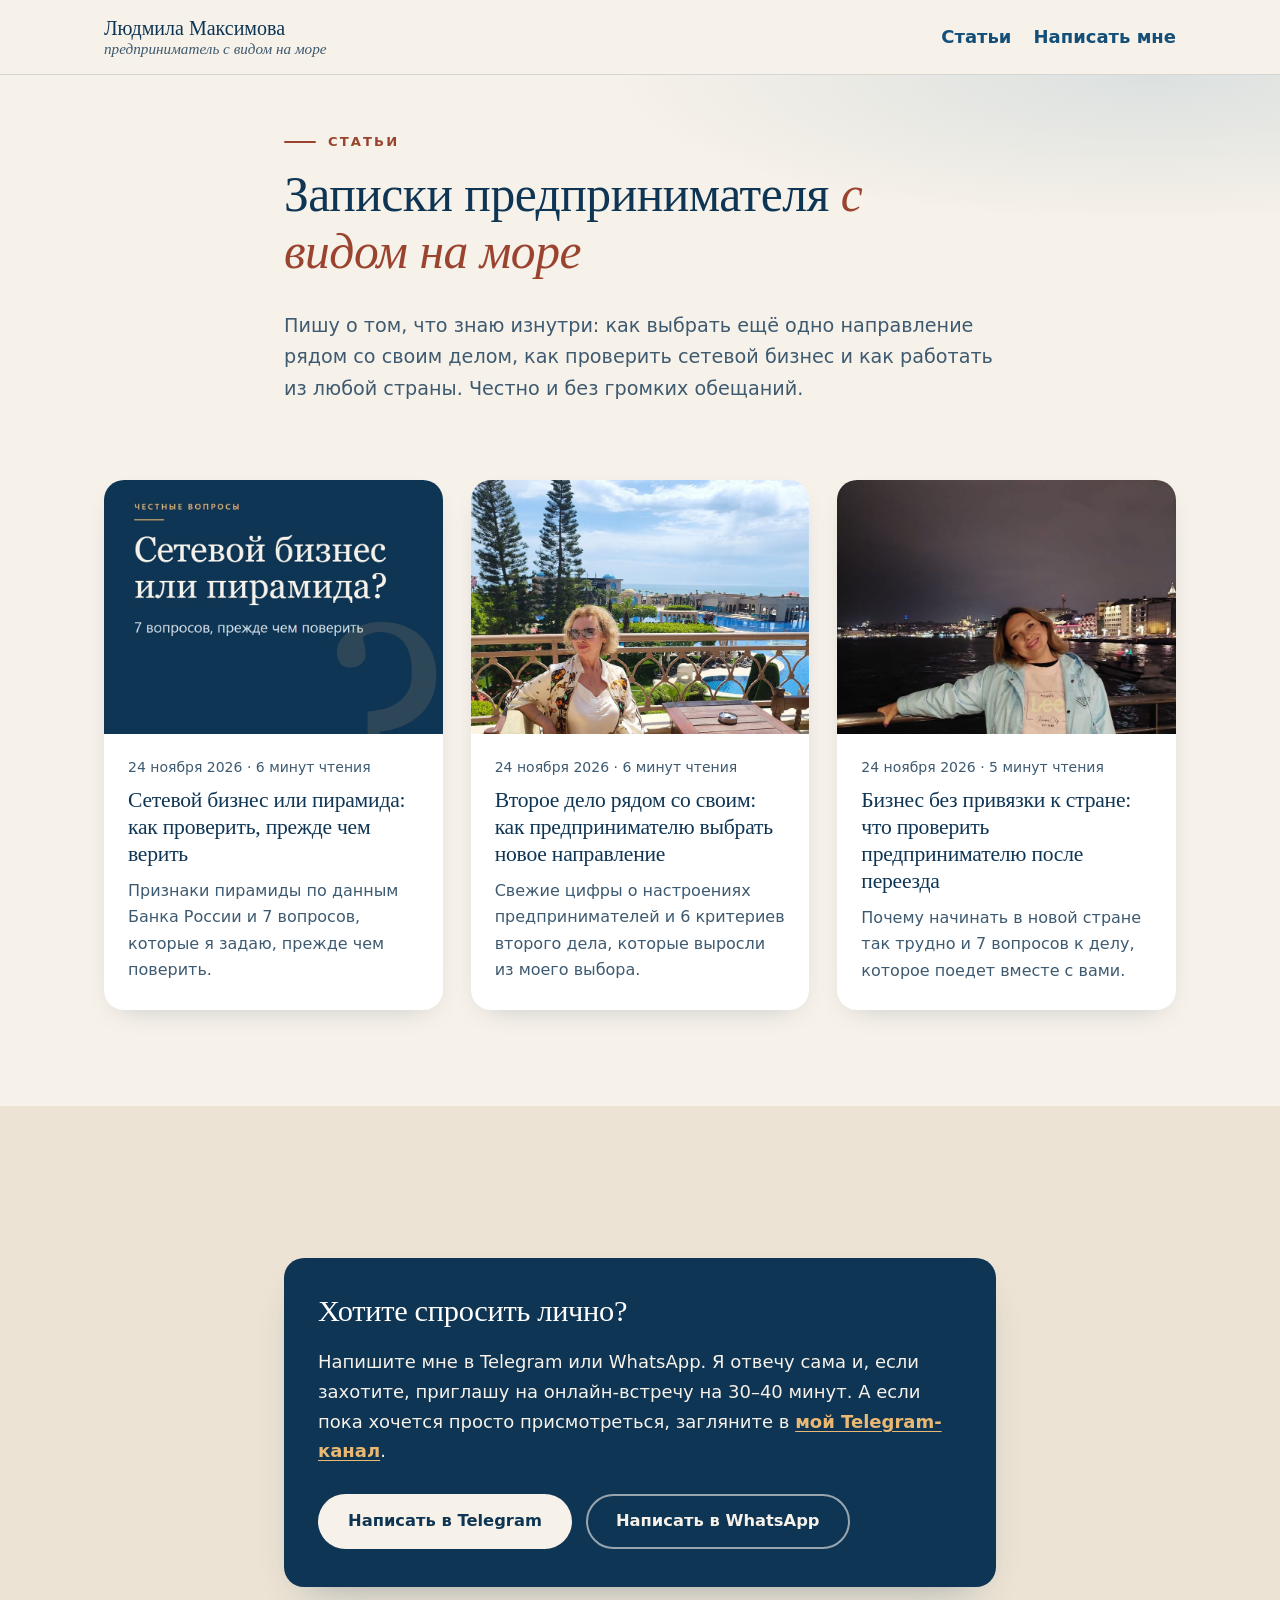
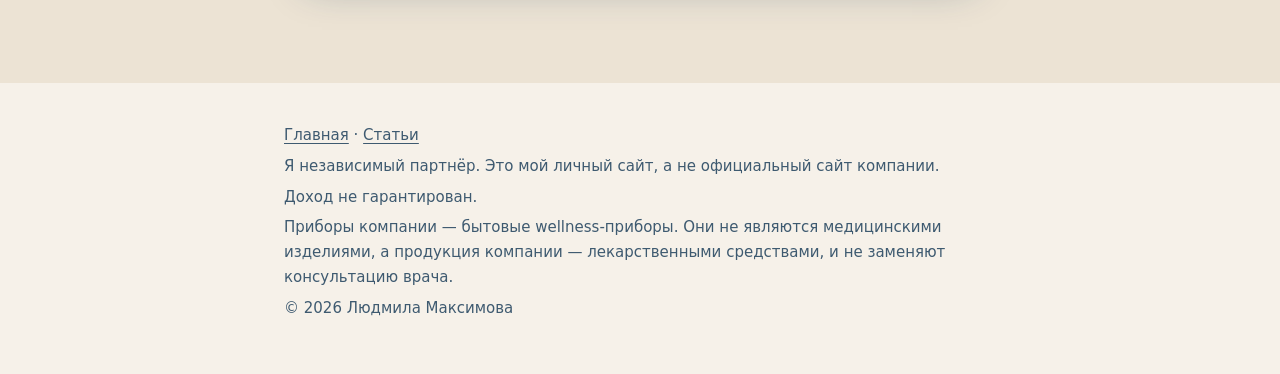
==== blog/index.html @ a54abd7e "Add blog: three articles, slides and a blog index" ====
<!doctype html>
<html lang="ru">
<head>
  <meta charset="utf-8">
  <meta name="viewport" content="width=device-width, initial-scale=1">
  <title>Статьи Людмилы Максимовой: второе дело, переезд, сетевой бизнес</title>
  <meta name="description" content="Как выбрать второе направление рядом со своим делом, как проверить сетевой бизнес и как работать из любой страны. Честно и без громких обещаний.">
  <meta name="robots" content="index, follow, max-image-preview:large">
  <meta name="author" content="Людмила Максимова">
  <meta name="theme-color" content="#0f3554">
  <link rel="canonical" href="https://lamonita128.github.io/liudmila-maksimova/blog/">

  <link rel="icon" href="../favicon.svg" type="image/svg+xml">
  <link rel="icon" href="../favicon-192.png" type="image/png" sizes="192x192">
  <link rel="apple-touch-icon" href="../apple-touch-icon.png">

  <!-- Превью ссылки в Telegram, WhatsApp и соцсетях -->
  <meta property="og:type" content="website">
  <meta property="og:locale" content="ru_RU">
  <meta property="og:site_name" content="Людмила Максимова">
  <meta property="og:url" content="https://lamonita128.github.io/liudmila-maksimova/blog/">
  <meta property="og:title" content="Статьи Людмилы Максимовой: второе дело, переезд, сетевой бизнес">
  <meta property="og:description" content="Как выбрать второе направление рядом со своим делом, как проверить сетевой бизнес и как работать из любой страны. Честно и без громких обещаний.">
  <meta property="og:image" content="https://lamonita128.github.io/liudmila-maksimova/images/og.jpg">
  <meta property="og:image:width" content="900">
  <meta property="og:image:height" content="472">
  <meta property="og:image:alt" content="Людмила Максимова в своём офисе">
  <meta name="twitter:card" content="summary_large_image">
  <meta name="twitter:title" content="Статьи Людмилы Максимовой: второе дело, переезд, сетевой бизнес">
  <meta name="twitter:description" content="Как выбрать второе направление рядом со своим делом, как проверить сетевой бизнес и как работать из любой страны. Честно и без громких обещаний.">
  <meta name="twitter:image" content="https://lamonita128.github.io/liudmila-maksimova/images/og.jpg">
  <meta name="twitter:image:alt" content="Людмила Максимова в своём офисе">

  <!--
    Карточки для поисковиков (JSON-LD): данные, а не программа.
    Связаны с главной через @id: сайт (#website) и автор (#person) описаны там.
  -->
  <script type="application/ld+json">
{
  "@context": "https://schema.org",
  "@graph": [
    {
      "@type": "Blog",
      "@id": "https://lamonita128.github.io/liudmila-maksimova/blog/#blog",
      "name": "Статьи Людмилы Максимовой",
      "description": "Как выбрать второе направление рядом со своим делом, как проверить сетевой бизнес и как работать из любой страны. Честно и без громких обещаний.",
      "url": "https://lamonita128.github.io/liudmila-maksimova/blog/",
      "inLanguage": "ru-RU",
      "author": {
        "@type": "Person",
        "@id": "https://lamonita128.github.io/liudmila-maksimova/#person",
        "name": "Людмила Максимова",
        "url": "https://lamonita128.github.io/liudmila-maksimova/"
      },
      "publisher": {
        "@type": "Person",
        "@id": "https://lamonita128.github.io/liudmila-maksimova/#person",
        "name": "Людмила Максимова",
        "url": "https://lamonita128.github.io/liudmila-maksimova/"
      },
      "isPartOf": {
        "@id": "https://lamonita128.github.io/liudmila-maksimova/#website"
      },
      "blogPost": [
        {
          "@id": "https://lamonita128.github.io/liudmila-maksimova/blog/setevoy-biznes-ili-piramida.html#article"
        },
        {
          "@id": "https://lamonita128.github.io/liudmila-maksimova/blog/vtoroe-delo-ryadom-so-svoim.html#article"
        },
        {
          "@id": "https://lamonita128.github.io/liudmila-maksimova/blog/biznes-bez-privyazki-k-strane.html#article"
        }
      ]
    },
    {
      "@type": "BreadcrumbList",
      "itemListElement": [
        {
          "@type": "ListItem",
          "position": 1,
          "name": "Главная",
          "item": "https://lamonita128.github.io/liudmila-maksimova/"
        },
        {
          "@type": "ListItem",
          "position": 2,
          "name": "Статьи",
          "item": "https://lamonita128.github.io/liudmila-maksimova/blog/"
        }
      ]
    }
  ]
}
  </script>

  <link rel="stylesheet" href="../styles.css?v=2026-11-24b">
</head>
<body>
  <a class="skip-link" href="#main">Перейти к содержанию</a>

  <header class="topbar">
    <div class="container topbar__inner">
      <a class="topbar__home" href="../index.html">Людмила Максимова <span>предприниматель с видом на море</span></a>
      <nav class="topbar__nav" aria-label="Разделы сайта">
        <a href="index.html">Статьи</a>
        <a href="https://t.me/LiudmilaFinance">Написать мне</a>
      </nav>
    </div>
  </header>

  <main id="main">
    <header class="article-head">
      <div class="container narrow">
        <p class="eyebrow">Статьи</p>
        <h1>Записки предпринимателя <em>с видом на море</em></h1>
        <p class="lead">Пишу о том, что знаю изнутри: как выбрать ещё одно направление рядом со своим делом, как проверить сетевой бизнес и как работать из любой страны. Честно и без громких обещаний.</p>
      </div>
    </header>

    <section class="blog-list" aria-label="Все статьи">
      <div class="container">
        <ul class="cards">
          <li class="card">
            <img src="../images/cover-setevoy-biznes-ili-piramida.jpg" alt="" width="900" height="1125" loading="lazy">
            <div class="card__body">
              <p class="card__meta"><time datetime="2026-11-24">24 ноября 2026</time> · 6 минут чтения</p>
              <h2 class="card__title"><a href="setevoy-biznes-ili-piramida.html">Сетевой бизнес или пирамида: как проверить, прежде чем верить</a></h2>
              <p class="card__text">Признаки пирамиды по данным Банка России и 7 вопросов, которые я задаю, прежде чем поверить.</p>
            </div>
          </li>
          <li class="card">
            <img src="../images/life-terrace.jpg" alt="" width="900" height="1200" loading="lazy">
            <div class="card__body">
              <p class="card__meta"><time datetime="2026-11-24">24 ноября 2026</time> · 6 минут чтения</p>
              <h2 class="card__title"><a href="vtoroe-delo-ryadom-so-svoim.html">Второе дело рядом со своим: как предпринимателю выбрать новое направление</a></h2>
              <p class="card__text">Свежие цифры о настроениях предпринимателей и 6 критериев второго дела, которые выросли из моего выбора.</p>
            </div>
          </li>
          <li class="card">
            <img src="../images/life-istanbul.jpg" alt="" width="900" height="1200" loading="lazy">
            <div class="card__body">
              <p class="card__meta"><time datetime="2026-11-24">24 ноября 2026</time> · 5 минут чтения</p>
              <h2 class="card__title"><a href="biznes-bez-privyazki-k-strane.html">Бизнес без привязки к стране: что проверить предпринимателю после переезда</a></h2>
              <p class="card__text">Почему начинать в новой стране так трудно и 7 вопросов к делу, которое поедет вместе с вами.</p>
            </div>
          </li>
        </ul>
      </div>
    </section>

    <section class="section section--tinted" aria-labelledby="blog-contact-title">
      <div class="container narrow">
        <section class="cta-box">
          <h2 id="blog-contact-title">Хотите спросить лично?</h2>
          <p>Напишите мне в Telegram или WhatsApp. Я отвечу сама и, если захотите, приглашу на онлайн-встречу на 30–40 минут. А если пока хочется просто присмотреться, загляните в <a href="https://t.me/oberegworld">мой Telegram-канал</a>.</p>
          <div class="actions">
            <a class="btn btn--light" href="https://t.me/LiudmilaFinance">Написать в Telegram</a>
            <a class="btn btn--ghost" href="https://wa.me/905346642710?text=Пишу%20с%20сайта">Написать в WhatsApp</a>
          </div>
        </section>
      </div>
    </section>
  </main>

  <footer class="footer">
    <div class="container narrow">
      <p><a href="../index.html">Главная</a> · <a href="index.html">Статьи</a></p>
      <p>Я независимый партнёр. Это мой личный сайт, а не официальный сайт компании.</p>
      <p>Доход не гарантирован.</p>
      <p>Приборы компании — бытовые wellness-приборы. Они не являются медицинскими изделиями, а продукция компании — лекарственными средствами, и не заменяют консультацию врача.</p>
      <p>© 2026 Людмила Максимова</p>
    </div>
  </footer>
</body>
</html>
---- styles.css ----
/* Персональный лендинг: море, песок и терракота, спокойно и с достоинством.
   Только системные шрифты, без внешних запросов и без JavaScript. */

:root {
  --sand: #f6f1e9;
  --sand-deep: #ece3d4;
  --sea: #0f3554;
  --sea-soft: #3e5a70;
  --accent: #1b6a9c;
  --accent-dark: #134f78;
  --terra: #9a4430;
  --gold: #e9b872;
  --white: #ffffff;
  --line: rgba(15, 53, 84, 0.14);
  --line-light: rgba(246, 241, 233, 0.16);

  --font-head: Georgia, "Times New Roman", Times, serif;
  --font-body: system-ui, -apple-system, "Segoe UI", Roboto, "Helvetica Neue", Arial, sans-serif;

  --radius: 20px;
  --shadow: 0 18px 40px -24px rgba(15, 53, 84, 0.45);
  --shadow-soft: 0 10px 30px -18px rgba(15, 53, 84, 0.35);
}

*,
*::before,
*::after {
  box-sizing: border-box;
}

html {
  scroll-behavior: smooth;
}

@media (prefers-reduced-motion: reduce) {
  html {
    scroll-behavior: auto;
  }
  * {
    transition: none !important;
  }
}

body {
  margin: 0;
  background: var(--sand);
  color: var(--sea);
  font-family: var(--font-body);
  font-size: 1.125rem;
  line-height: 1.65;
  -webkit-text-size-adjust: 100%;
}

img {
  max-width: 100%;
  height: auto;
  display: block;
}

a {
  color: var(--accent-dark);
  text-underline-offset: 3px;
}

a:hover {
  color: var(--sea);
}

:focus-visible {
  outline: 3px solid var(--sea);
  outline-offset: 3px;
  border-radius: 6px;
}

.section--dark :focus-visible {
  outline-color: var(--gold);
}

.skip-link {
  position: absolute;
  left: -9999px;
  top: 0;
  background: var(--sea);
  color: var(--white);
  padding: 12px 18px;
  z-index: 10;
}

.skip-link:focus {
  left: 16px;
  top: 16px;
}

.skip-link:hover,
.skip-link:focus {
  color: var(--white);
}

/* ---------- Сетка ---------- */

.container {
  width: 100%;
  max-width: 1120px;
  margin: 0 auto;
  padding: 0 24px;
}

.narrow {
  max-width: 760px;
}

.center {
  text-align: center;
}

.section {
  padding: 96px 0;
}

.section--tinted {
  background: var(--sand-deep);
}

.section--dark {
  background: var(--sea);
  color: var(--sand);
}

.section--dark h2,
.section--dark h3 {
  color: var(--white);
}

/* Волны между светлыми и тёмными блоками */
.wave {
  display: block;
  line-height: 0;
  background: var(--sand);
}

.wave svg {
  display: block;
  width: 100%;
  height: 56px;
}

.wave path {
  fill: var(--sea);
}

.wave--down svg {
  transform: scaleY(-1);
}

.wave--from-tinted {
  background: var(--sand-deep);
}

/* ---------- Типографика ---------- */

h1,
h2,
h3 {
  font-family: var(--font-head);
  font-weight: 400;
  line-height: 1.15;
  margin: 0 0 0.6em;
  letter-spacing: -0.01em;
}

h1 {
  font-size: clamp(2.2rem, 4.6vw, 3.7rem);
}

h2 {
  font-size: clamp(1.9rem, 3.6vw, 2.8rem);
}

h3 {
  font-size: 1.4rem;
}

h1 em,
h2 em {
  font-style: italic;
  color: var(--terra);
}

.section--dark h2 em {
  color: var(--gold);
}

p {
  margin: 0 0 1em;
}

.eyebrow {
  display: flex;
  align-items: center;
  gap: 12px;
  font-size: 0.82rem;
  letter-spacing: 0.16em;
  text-transform: uppercase;
  color: var(--terra);
  font-weight: 600;
  margin-bottom: 1em;
}

.eyebrow::before {
  content: "";
  flex: 0 0 32px;
  height: 2px;
  background: currentColor;
  border-radius: 2px;
}

/* Имя и девиз на первом экране: девиз отдельной строкой, курсивом */
.eyebrow--name {
  align-items: flex-start;
}

.eyebrow--name::before {
  margin-top: 0.55em;
}

.eyebrow__tag {
  display: block;
  margin-top: 6px;
  font-family: var(--font-head);
  font-style: italic;
  font-weight: 400;
  font-size: 1.15rem;
  letter-spacing: 0;
  text-transform: none;
  color: var(--sea-soft);
}

.center .eyebrow {
  justify-content: center;
}

.section--dark .eyebrow {
  color: var(--gold);
}

.lead {
  font-size: 1.2rem;
  color: var(--sea-soft);
}

.section__intro {
  max-width: 720px;
  color: var(--sea-soft);
}

/* ---------- Кнопки ---------- */

.actions {
  display: flex;
  flex-wrap: wrap;
  gap: 14px;
  margin: 28px 0 8px;
}

.actions--center {
  justify-content: center;
}

.btn {
  display: inline-flex;
  align-items: center;
  justify-content: center;
  min-height: 52px;
  padding: 12px 28px;
  border-radius: 999px;
  font-weight: 600;
  font-size: 1.02rem;
  text-decoration: none;
  border: 2px solid transparent;
  transition: background-color 0.2s ease, color 0.2s ease, border-color 0.2s ease, transform 0.2s ease, box-shadow 0.2s ease;
}

.btn:hover {
  transform: translateY(-2px);
}

.btn--primary {
  background: var(--accent);
  color: var(--white);
  box-shadow: 0 12px 26px -14px rgba(27, 106, 156, 0.9);
}

.btn--primary:hover {
  background: var(--accent-dark);
  color: var(--white);
}

.btn--secondary {
  background: transparent;
  color: var(--sea);
  border-color: var(--sea);
}

.btn--secondary:hover {
  background: var(--sea);
  color: var(--sand);
}

.btn--light {
  background: var(--sand);
  color: var(--sea);
}

.btn--light:hover {
  background: var(--white);
  color: var(--sea);
}

.btn--ghost {
  background: transparent;
  color: var(--sand);
  border-color: rgba(246, 241, 233, 0.6);
}

.btn--ghost:hover {
  border-color: var(--sand);
  color: var(--white);
}

/* ---------- Первый экран ---------- */

.hero {
  padding: 56px 0 40px;
  background:
    radial-gradient(ellipse 60% 55% at 90% 0%, rgba(27, 106, 156, 0.12), transparent 70%),
    radial-gradient(ellipse 45% 35% at 0% 40%, rgba(154, 68, 48, 0.08), transparent 70%),
    var(--sand);
}

.hero__inner {
  display: grid;
  grid-template-columns: 1fr 1.1fr;
  gap: 64px;
  align-items: center;
}

.hero__figure {
  position: relative;
  margin: 0 20px 20px 0;
}

.hero__figure::before {
  content: "";
  position: absolute;
  inset: 20px -20px -20px 20px;
  border: 2px solid rgba(154, 68, 48, 0.4);
  border-radius: var(--radius);
}

.hero__photo {
  position: relative;
  width: 100%;
  height: auto;
  aspect-ratio: 3 / 4;
  object-fit: cover;
  object-position: center 20%;
  border-radius: var(--radius);
  box-shadow: var(--shadow);
  background: var(--sand-deep);
}

.hero__ai {
  position: absolute;
  left: 14px;
  bottom: 14px;
  background: rgba(15, 53, 84, 0.82);
  color: var(--white);
  font-size: 0.8125rem;
  padding: 4px 12px;
  border-radius: 999px;
}

.tagline {
  margin-top: 26px;
  padding-top: 20px;
  border-top: 1px solid var(--line);
  font-family: var(--font-head);
  font-style: italic;
  font-size: 1.2rem;
  color: var(--sea-soft);
}

/* Короткие цифры обо мне */
.stats {
  list-style: none;
  margin: 48px auto 0;
  padding: 26px 8px;
  display: grid;
  grid-template-columns: repeat(4, 1fr);
  background: var(--white);
  border-radius: var(--radius);
  box-shadow: var(--shadow-soft);
}

.stats li {
  padding: 4px 22px;
  border-left: 1px solid var(--line);
}

.stats li:first-child {
  border-left: 0;
}

.stats__num {
  display: block;
  font-family: var(--font-head);
  font-size: 2.2rem;
  line-height: 1.1;
  color: var(--terra);
}

.stats__label {
  display: block;
  margin-top: 4px;
  font-size: 0.95rem;
  line-height: 1.35;
  color: var(--sea-soft);
}

/* ---------- Обо мне ---------- */

#about {
  padding-top: 64px;
}

/* Большое фото слева, текст справа; на компьютере фото остаётся рядом, пока читаешь */
.about {
  display: grid;
  grid-template-columns: minmax(0, 5fr) minmax(0, 7fr);
  grid-template-areas:
    "photo head"
    "photo body";
  grid-template-rows: auto 1fr;
  column-gap: 72px;
}

.about__head {
  grid-area: head;
}

.about__body {
  grid-area: body;
}

.about__figure {
  grid-area: photo;
  position: sticky;
  top: 32px;
  align-self: start;
  margin: 8px 0 20px 20px;
}

.about__figure::before {
  content: "";
  position: absolute;
  inset: 20px 20px -20px -20px;
  border: 2px solid rgba(154, 68, 48, 0.4);
  border-radius: var(--radius);
}

.about__photo {
  position: relative;
  display: block;
  width: 100%;
  height: auto;
  aspect-ratio: 4 / 5;
  object-fit: cover;
  border-radius: var(--radius);
  box-shadow: var(--shadow);
  background: var(--sand-deep);
}

.quote {
  position: relative;
  margin: 40px 0 0;
  padding: 34px 34px 30px 76px;
  background: var(--white);
  border-radius: var(--radius);
  box-shadow: var(--shadow);
}

.quote::before {
  content: "\201C";
  position: absolute;
  left: 22px;
  top: 6px;
  font-family: var(--font-head);
  font-size: 5rem;
  line-height: 1;
  color: var(--terra);
}

.quote p {
  margin: 0;
  font-family: var(--font-head);
  font-size: 1.45rem;
  line-height: 1.4;
}

/* ---------- О чём думают предприниматели ---------- */

.insight {
  max-width: 900px;
}

.insight__title {
  display: flex;
  gap: 32px;
  align-items: flex-start;
  margin-bottom: 0.5em;
}

.insight__number {
  font-size: 5.5rem;
  line-height: 0.9;
  color: var(--terra);
  flex: 0 0 auto;
}

.fact__source {
  font-size: 0.9375rem;
  color: var(--sea-soft);
  margin: 0;
}

.context__note {
  margin: 36px 0 0;
  padding-left: 22px;
  border-left: 3px solid var(--terra);
  font-family: var(--font-head);
  font-size: 1.35rem;
  line-height: 1.45;
  max-width: 760px;
}

/* ---------- Почему wellness ---------- */

.market {
  margin: 16px 0 0;
  display: grid;
  grid-template-columns: minmax(0, 5fr) minmax(0, 7fr);
  gap: 28px;
  align-items: stretch;
}

.market__card {
  background: var(--white);
  border-radius: var(--radius);
  padding: 30px 28px 24px;
  box-shadow: var(--shadow-soft);
  border-top: 5px solid var(--terra);
  display: flex;
  flex-direction: column;
}

.market__num {
  font-family: var(--font-head);
  font-size: 2.4rem;
  line-height: 1.05;
  color: var(--terra);
  margin-bottom: 12px;
}

.market__text {
  flex: 1 1 auto;
  margin-bottom: 16px;
}

.quote--expert {
  margin: 0;
  display: flex;
  flex-direction: column;
  justify-content: center;
}

.quote__author {
  margin-top: 12px;
  font-size: 0.95rem;
  color: var(--sea-soft);
}

.market__note {
  margin: 22px 0 0;
  font-size: 0.95rem;
  color: var(--sea-soft);
}

/* ---------- Кому подойдёт ---------- */

.fit {
  display: grid;
  grid-template-columns: 1fr 1fr;
  gap: 24px;
  margin-top: 16px;
}

.fit__col {
  background: var(--white);
  border-radius: var(--radius);
  padding: 32px 32px 20px;
  box-shadow: var(--shadow);
  border-top: 5px solid var(--accent);
}

.fit__col--no {
  background: rgba(255, 255, 255, 0.55);
  border-top-color: var(--terra);
  box-shadow: var(--shadow-soft);
}

.fit ul {
  list-style: none;
  margin: 0;
  padding: 0;
}

.fit li {
  position: relative;
  padding-left: 40px;
  margin-bottom: 16px;
}

.fit li::before {
  position: absolute;
  left: 0;
  top: 2px;
  width: 26px;
  height: 26px;
  border-radius: 50%;
  display: flex;
  align-items: center;
  justify-content: center;
  font-size: 0.85rem;
  font-weight: 700;
  line-height: 1;
}

.fit__col--yes li::before {
  content: "✓";
  background: var(--accent);
  color: var(--white);
}

.fit__col--no li::before {
  content: "✕";
  background: var(--sand-deep);
  color: var(--terra);
}

/* ---------- Что за дело (тёмный блок) ---------- */

#business {
  padding: 72px 0;
}

#business p {
  color: var(--sand);
}

.points {
  list-style: none;
  padding: 0;
  margin: 8px 0 0;
}

.points li {
  position: relative;
  padding: 18px 0 18px 46px;
  border-bottom: 1px solid var(--line-light);
}

.points li:last-child {
  border-bottom: 0;
}

.points li::before {
  content: "✓";
  position: absolute;
  left: 0;
  top: 20px;
  width: 28px;
  height: 28px;
  border-radius: 50%;
  border: 2px solid var(--gold);
  color: var(--gold);
  display: flex;
  align-items: center;
  justify-content: center;
  font-size: 0.85rem;
  font-weight: 700;
  line-height: 1;
}

.points strong {
  color: var(--white);
}

/* ---------- Галерея ---------- */

.gallery {
  list-style: none;
  padding: 0;
  margin: 32px 0 0;
  display: grid;
  grid-template-columns: repeat(3, 1fr);
  gap: 18px;
}

.gallery__item {
  position: relative;
  aspect-ratio: 4 / 5;
  border-radius: var(--radius);
  overflow: hidden;
  box-shadow: var(--shadow);
  background: var(--sand-deep);
}

.gallery__item img {
  position: absolute;
  inset: 0;
  width: 100%;
  height: 100%;
  object-fit: cover;
  object-position: center 30%;
  transition: transform 0.6s ease;
}

.gallery__item:hover img {
  transform: scale(1.03);
}

.gallery__item--big {
  grid-column: span 2;
  grid-row: span 2;
  aspect-ratio: auto;
}

.gallery__item--big img {
  object-position: center 35%;
}

.gallery__item--right img {
  object-position: 72% 40%;
}

.gallery__item--low img {
  object-position: center 72%;
}

.gallery__caption {
  position: absolute;
  left: 14px;
  bottom: 14px;
  max-width: calc(100% - 28px);
  background: rgba(15, 53, 84, 0.82);
  color: var(--white);
  font-size: 0.9375rem;
  line-height: 1.3;
  padding: 6px 14px;
  border-radius: 16px;
}

.gallery__note {
  margin: 16px 0 0;
  font-size: 0.9375rem;
  color: var(--sea-soft);
}

/* ---------- Шаги ---------- */

.steps {
  list-style: none;
  counter-reset: step;
  padding: 0;
  margin: 8px 0 12px;
}

.steps li {
  counter-increment: step;
  position: relative;
  padding: 8px 0 30px 76px;
}

.steps li::before {
  content: counter(step);
  position: absolute;
  left: 0;
  top: 0;
  width: 52px;
  height: 52px;
  border-radius: 50%;
  background: var(--terra);
  color: var(--white);
  font-family: var(--font-head);
  font-size: 1.45rem;
  display: flex;
  align-items: center;
  justify-content: center;
  box-shadow: 0 10px 20px -12px rgba(154, 68, 48, 0.9);
}

.steps li::after {
  content: "";
  position: absolute;
  left: 25px;
  top: 58px;
  bottom: 6px;
  width: 2px;
  background: repeating-linear-gradient(to bottom, rgba(154, 68, 48, 0.45) 0 6px, transparent 6px 12px);
}

.steps li:last-child::after {
  display: none;
}

/* ---------- Вопросы ---------- */

.faq details {
  background: var(--white);
  border-radius: 16px;
  margin-bottom: 12px;
  padding: 0 26px;
  box-shadow: var(--shadow-soft);
  border: 1px solid transparent;
  transition: border-color 0.2s ease;
}

.faq details[open] {
  border-color: rgba(154, 68, 48, 0.3);
}

.faq summary {
  cursor: pointer;
  list-style: none;
  padding: 22px 44px 22px 0;
  position: relative;
  font-family: var(--font-head);
  font-size: 1.28rem;
  line-height: 1.35;
}

.faq summary::-webkit-details-marker {
  display: none;
}

.faq summary::after {
  content: "+";
  position: absolute;
  right: 0;
  top: 50%;
  transform: translateY(-50%);
  width: 32px;
  height: 32px;
  border-radius: 50%;
  background: var(--sand-deep);
  color: var(--terra);
  display: flex;
  align-items: center;
  justify-content: center;
  font-family: var(--font-body);
  font-size: 1.3rem;
  line-height: 1;
}

.faq details[open] summary::after {
  content: "−";
  background: var(--terra);
  color: var(--white);
}

.faq details p {
  margin: 0 0 22px;
  color: var(--sea-soft);
}

/* ---------- Контакты ---------- */

#contacts {
  padding: 72px 0;
}

/* Ссылка на канал для тех, кто пока не готов писать */
.contacts__channel {
  margin: 28px 0 0;
  font-size: 1.05rem;
}

.contacts__channel a {
  color: var(--gold);
  font-weight: 600;
  text-decoration: underline;
}

.contacts__channel a:hover {
  color: var(--white);
}

.note {
  margin-top: 22px;
  font-size: 0.9375rem;
  color: #c9d9db;
}

/* ---------- Подвал ---------- */

.footer {
  padding: 40px 0 48px;
  font-size: 0.9375rem;
  color: var(--sea-soft);
}

.footer p {
  margin: 0 0 6px;
}

/* ---------- Телефон и планшет ---------- */

@media (max-width: 900px) {
  .hero__inner {
    grid-template-columns: 1fr;
    gap: 36px;
  }

  .hero__photo {
    aspect-ratio: 4 / 5;
    max-height: 70vh;
  }

  .about {
    grid-template-columns: 1fr;
    grid-template-areas:
      "head"
      "photo"
      "body";
    grid-template-rows: auto;
  }

  .about__figure {
    position: relative;
    top: auto;
    width: calc(100% - 20px);
    max-width: 440px;
    margin: 12px 0 40px 20px;
  }

  .stats {
    grid-template-columns: repeat(2, 1fr);
    row-gap: 18px;
  }

  .stats li:nth-child(3) {
    border-left: 0;
  }

  .insight__title {
    flex-direction: column;
    gap: 10px;
  }

  .insight__number {
    font-size: 3.8rem;
  }

  .fit {
    grid-template-columns: 1fr;
  }

  .market {
    grid-template-columns: 1fr;
  }

  .gallery {
    grid-template-columns: repeat(2, 1fr);
  }

  .gallery__item--big {
    grid-row: auto;
    aspect-ratio: 5 / 4;
  }

  .gallery__item:last-child:not(:nth-child(odd)) {
    grid-column: span 2;
    aspect-ratio: 5 / 4;
  }
}

@media (max-width: 560px) {
  body {
    font-size: 1.0625rem;
  }

  .container {
    padding: 0 18px;
  }

  .section {
    padding: 64px 0;
  }

  .wave svg {
    height: 36px;
  }

  .hero {
    padding: 18px 0 24px;
  }

  .hero__figure {
    margin: 0 12px 12px 0;
  }

  .hero__figure::before {
    inset: 12px -12px -12px 12px;
  }

  .stats {
    margin-top: 32px;
    padding: 18px 4px;
  }

  .stats li {
    padding: 4px 14px;
  }

  .stats__num {
    font-size: 1.7rem;
  }

  .stats__label {
    font-size: 0.875rem;
  }

  #about {
    padding-top: 44px;
  }

  .eyebrow__tag {
    font-size: 1.05rem;
  }

  .btn {
    width: 100%;
  }

  .actions--center .btn {
    width: auto;
    flex: 1 1 140px;
  }

  .quote {
    padding: 28px 22px 24px 58px;
  }

  .quote::before {
    left: 14px;
    font-size: 4rem;
  }

  .quote p {
    font-size: 1.2rem;
  }

  .context__note {
    font-size: 1.2rem;
  }

  .fit__col {
    padding: 26px 22px 14px;
  }

  .steps li {
    padding-left: 66px;
  }

  .faq details {
    padding: 0 18px;
  }

  .faq summary {
    font-size: 1.15rem;
  }

  .gallery {
    gap: 12px;
  }

  .gallery__caption {
    left: 8px;
    bottom: 8px;
    max-width: calc(100% - 16px);
    font-size: 0.8125rem;
    padding: 5px 10px;
  }
}

/* ---------- Статьи (раздел blog/) ---------- */

.topbar {
  padding: 16px 0;
  border-bottom: 1px solid var(--line);
}

.topbar__inner {
  display: flex;
  align-items: center;
  justify-content: space-between;
  gap: 12px 24px;
  flex-wrap: wrap;
}

.topbar__home {
  font-family: var(--font-head);
  font-size: 1.25rem;
  line-height: 1.2;
  color: var(--sea);
  text-decoration: none;
}

.topbar__home span {
  display: block;
  font-style: italic;
  font-size: 0.95rem;
  color: var(--sea-soft);
}

.topbar__home:hover {
  color: var(--terra);
}

.topbar__nav {
  display: flex;
  gap: 22px;
}

.topbar__nav a {
  font-weight: 600;
  text-decoration: none;
}

.topbar__nav a:hover {
  text-decoration: underline;
}

.article-head {
  padding: 56px 0 32px;
  background: radial-gradient(ellipse 60% 55% at 90% 0%, rgba(27, 106, 156, 0.12), transparent 70%);
}

.article-head__inner {
  display: grid;
  grid-template-columns: minmax(0, 1.35fr) minmax(0, 0.65fr);
  gap: 56px;
  align-items: center;
}

.article-head h1 {
  font-size: clamp(2rem, 4vw, 3.1rem);
}

.article-meta {
  margin: 18px 0 0;
  font-size: 0.9375rem;
  color: var(--sea-soft);
}

.article-head__figure {
  margin: 0;
}

.article-photo {
  width: 100%;
  aspect-ratio: 4 / 5;
  object-fit: cover;
  object-position: center 25%;
  border-radius: var(--radius);
  box-shadow: var(--shadow);
}

.prose {
  padding-top: 24px;
  padding-bottom: 80px;
}

.prose h2 {
  font-size: clamp(1.6rem, 3vw, 2.15rem);
  margin-top: 1.8em;
}

.prose ul,
.prose ol {
  margin: 0 0 1.2em;
  padding-left: 1.4em;
}

.prose li {
  margin-bottom: 0.6em;
  padding-left: 0.2em;
}

.prose li::marker {
  color: var(--terra);
}

.prose ol li::marker {
  font-family: var(--font-head);
  font-weight: 700;
}

/* Слайд-памятка внутри статьи */
.prose-figure {
  max-width: 440px;
  margin: 36px auto;
}

.prose-figure img {
  display: block;
  width: 100%;
  height: auto;
  border-radius: var(--radius);
  box-shadow: var(--shadow);
}

.prose .quote {
  margin: 40px 0;
}

.summary {
  margin: 8px 0;
  padding: 26px 30px 12px;
  background: var(--white);
  border-left: 4px solid var(--terra);
  border-radius: 0 var(--radius) var(--radius) 0;
  box-shadow: var(--shadow-soft);
}

.prose .summary h2 {
  margin-top: 0;
  font-size: 1.35rem;
}

.cta-box {
  margin: 56px 0 0;
  padding: 36px 34px 30px;
  background: var(--sea);
  color: var(--sand);
  border-radius: var(--radius);
  box-shadow: var(--shadow);
}

.cta-box h2 {
  margin-top: 0;
  color: var(--white);
  font-size: clamp(1.5rem, 2.8vw, 1.9rem);
}

.cta-box a:not(.btn) {
  color: var(--gold);
  font-weight: 600;
}

.cta-box a:not(.btn):hover {
  color: var(--white);
}

.cta-box :focus-visible {
  outline-color: var(--gold);
}

.sources {
  margin-top: 48px;
  padding-top: 24px;
  border-top: 1px solid var(--line);
  font-size: 0.9375rem;
  color: var(--sea-soft);
}

.prose .sources h2 {
  margin-top: 0;
  font-size: 1.25rem;
}

.prose .sources li {
  margin-bottom: 0.4em;
}

.sources a {
  overflow-wrap: anywhere;
}

.cards {
  list-style: none;
  margin: 0;
  padding: 0;
  display: grid;
  grid-template-columns: repeat(auto-fill, minmax(280px, 1fr));
  gap: 28px;
}

.card {
  position: relative;
  display: flex;
  flex-direction: column;
  background: var(--white);
  border-radius: var(--radius);
  box-shadow: var(--shadow-soft);
  overflow: hidden;
  transition: transform 0.2s ease, box-shadow 0.2s ease;
}

.card:hover {
  transform: translateY(-3px);
  box-shadow: var(--shadow);
}

.card img {
  width: 100%;
  aspect-ratio: 4 / 3;
  object-fit: cover;
  object-position: center 25%;
}

.card__body {
  padding: 22px 24px 26px;
}

.card__meta {
  margin: 0 0 8px;
  font-size: 0.875rem;
  color: var(--sea-soft);
}

.card__title {
  font-size: 1.35rem;
  line-height: 1.25;
  margin: 0 0 10px;
}

.card__title a {
  color: var(--sea);
  text-decoration: none;
}

/* Вся карточка кликабельна */
.card__title a::after {
  content: "";
  position: absolute;
  inset: 0;
}

.card__title a:hover {
  color: var(--terra);
}

.card__text {
  margin: 0;
  font-size: 1rem;
  color: var(--sea-soft);
}

.related h2 {
  margin-bottom: 1em;
}

.all-link {
  margin: 32px 0 0;
  font-weight: 600;
}

.blog-list {
  padding: 24px 0 96px;
}

/* Ссылка на статьи с главной */
.faq__more {
  margin: 28px 0 0;
}

.footer a {
  color: var(--sea-soft);
}

@media (max-width: 900px) {
  .article-head__inner {
    grid-template-columns: 1fr;
    gap: 32px;
  }

  .article-head__figure {
    max-width: 420px;
  }
}

@media (max-width: 560px) {
  .article-head {
    padding: 32px 0 16px;
  }

  .topbar__home {
    font-size: 1.1rem;
  }

  .article-photo {
    aspect-ratio: 4 / 3;
  }

  .summary {
    padding: 22px 20px 8px;
  }

  .cta-box {
    padding: 28px 22px 22px;
  }
}
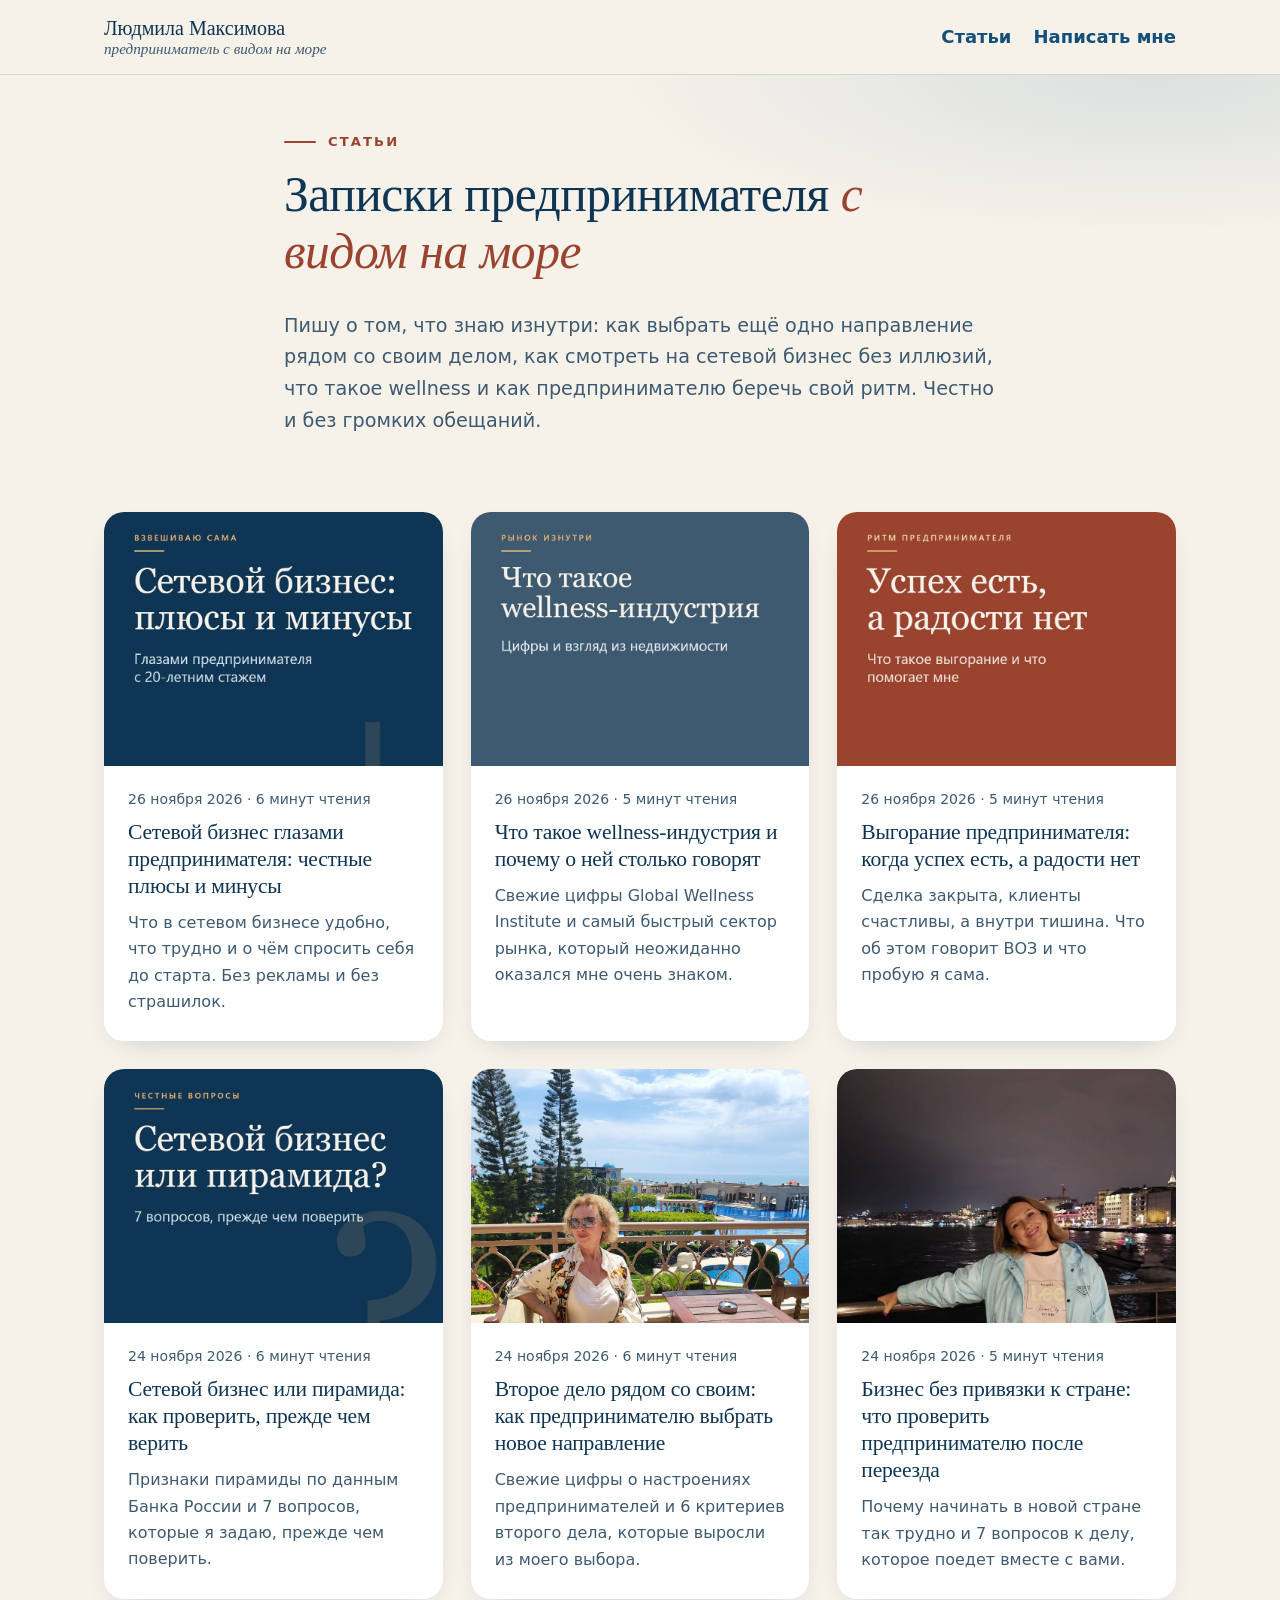
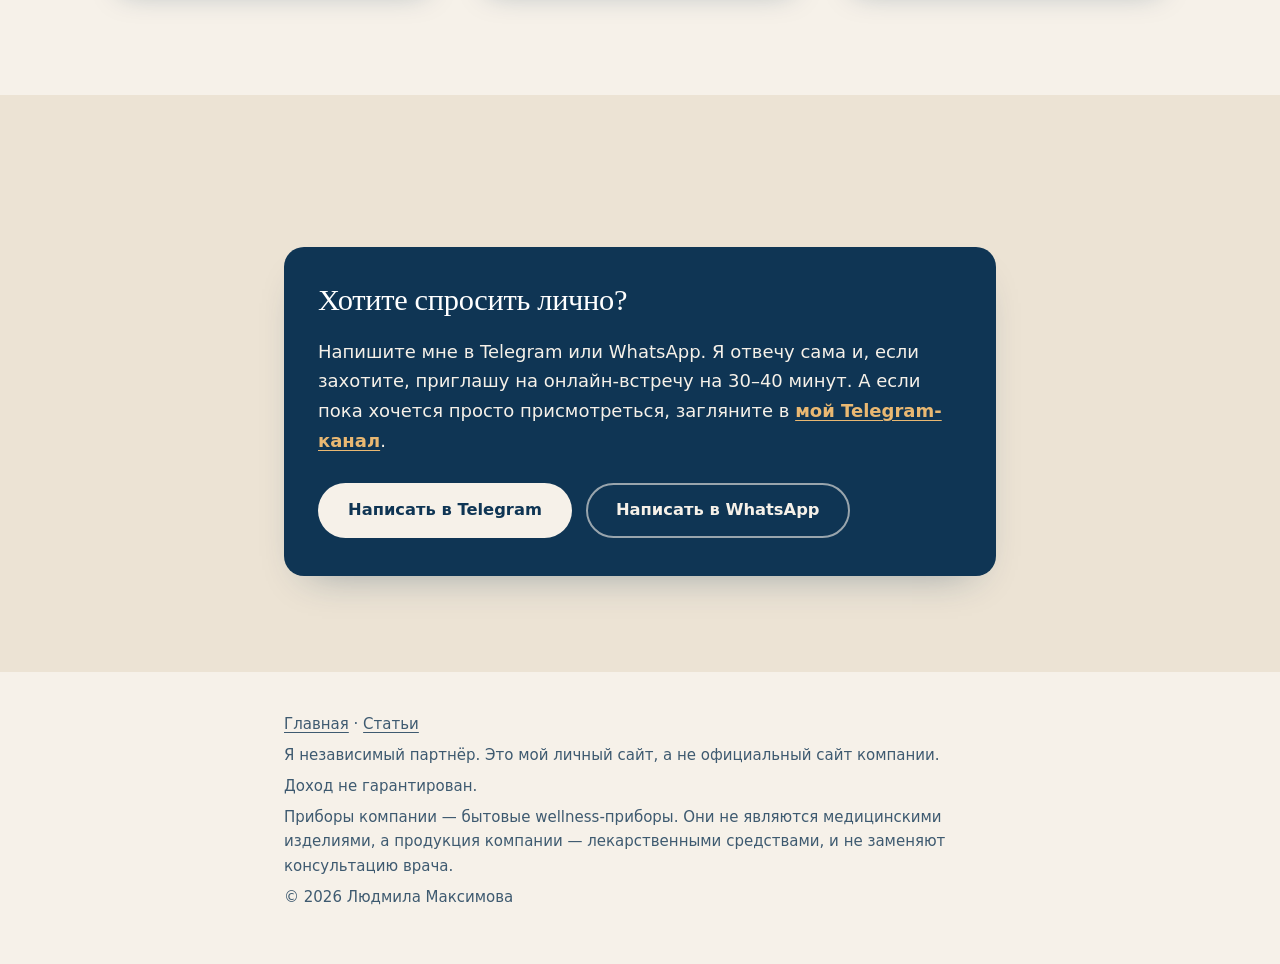
==== commit 9b32930f: "Add three articles: network business pros and cons, wellness, burnout" ====
--- a/blog/index.html
+++ b/blog/index.html
@@ -3,8 +3,8 @@
 <head>
   <meta charset="utf-8">
   <meta name="viewport" content="width=device-width, initial-scale=1">
-  <title>Статьи Людмилы Максимовой: второе дело, переезд, сетевой бизнес</title>
-  <meta name="description" content="Как выбрать второе направление рядом со своим делом, как проверить сетевой бизнес и как работать из любой страны. Честно и без громких обещаний.">
+  <title>Статьи Людмилы Максимовой: второе дело, сетевой бизнес, wellness</title>
+  <meta name="description" content="Второе дело рядом со своим, сетевой бизнес без иллюзий, wellness, ритм предпринимателя и работа из любой страны. Честно и без громких обещаний.">
   <meta name="robots" content="index, follow, max-image-preview:large">
   <meta name="author" content="Людмила Максимова">
   <meta name="theme-color" content="#0f3554">
@@ -19,15 +19,15 @@
   <meta property="og:locale" content="ru_RU">
   <meta property="og:site_name" content="Людмила Максимова">
   <meta property="og:url" content="https://lamonita128.github.io/liudmila-maksimova/blog/">
-  <meta property="og:title" content="Статьи Людмилы Максимовой: второе дело, переезд, сетевой бизнес">
-  <meta property="og:description" content="Как выбрать второе направление рядом со своим делом, как проверить сетевой бизнес и как работать из любой страны. Честно и без громких обещаний.">
+  <meta property="og:title" content="Статьи Людмилы Максимовой: второе дело, сетевой бизнес, wellness">
+  <meta property="og:description" content="Второе дело рядом со своим, сетевой бизнес без иллюзий, wellness, ритм предпринимателя и работа из любой страны. Честно и без громких обещаний.">
   <meta property="og:image" content="https://lamonita128.github.io/liudmila-maksimova/images/og.jpg">
   <meta property="og:image:width" content="900">
   <meta property="og:image:height" content="472">
   <meta property="og:image:alt" content="Людмила Максимова в своём офисе">
   <meta name="twitter:card" content="summary_large_image">
-  <meta name="twitter:title" content="Статьи Людмилы Максимовой: второе дело, переезд, сетевой бизнес">
-  <meta name="twitter:description" content="Как выбрать второе направление рядом со своим делом, как проверить сетевой бизнес и как работать из любой страны. Честно и без громких обещаний.">
+  <meta name="twitter:title" content="Статьи Людмилы Максимовой: второе дело, сетевой бизнес, wellness">
+  <meta name="twitter:description" content="Второе дело рядом со своим, сетевой бизнес без иллюзий, wellness, ритм предпринимателя и работа из любой страны. Честно и без громких обещаний.">
   <meta name="twitter:image" content="https://lamonita128.github.io/liudmila-maksimova/images/og.jpg">
   <meta name="twitter:image:alt" content="Людмила Максимова в своём офисе">
 
@@ -43,7 +43,7 @@
       "@type": "Blog",
       "@id": "https://lamonita128.github.io/liudmila-maksimova/blog/#blog",
       "name": "Статьи Людмилы Максимовой",
-      "description": "Как выбрать второе направление рядом со своим делом, как проверить сетевой бизнес и как работать из любой страны. Честно и без громких обещаний.",
+      "description": "Второе дело рядом со своим, сетевой бизнес без иллюзий, wellness, ритм предпринимателя и работа из любой страны. Честно и без громких обещаний.",
       "url": "https://lamonita128.github.io/liudmila-maksimova/blog/",
       "inLanguage": "ru-RU",
       "author": {
@@ -63,6 +63,15 @@
       },
       "blogPost": [
         {
+          "@id": "https://lamonita128.github.io/liudmila-maksimova/blog/setevoy-biznes-plyusy-i-minusy.html#article"
+        },
+        {
+          "@id": "https://lamonita128.github.io/liudmila-maksimova/blog/chto-takoe-wellness-industriya.html#article"
+        },
+        {
+          "@id": "https://lamonita128.github.io/liudmila-maksimova/blog/vygoranie-predprinimatelya.html#article"
+        },
+        {
           "@id": "https://lamonita128.github.io/liudmila-maksimova/blog/setevoy-biznes-ili-piramida.html#article"
         },
         {
@@ -114,13 +123,37 @@
       <div class="container narrow">
         <p class="eyebrow">Статьи</p>
         <h1>Записки предпринимателя <em>с видом на море</em></h1>
-        <p class="lead">Пишу о том, что знаю изнутри: как выбрать ещё одно направление рядом со своим делом, как проверить сетевой бизнес и как работать из любой страны. Честно и без громких обещаний.</p>
+        <p class="lead">Пишу о том, что знаю изнутри: как выбрать ещё одно направление рядом со своим делом, как смотреть на сетевой бизнес без иллюзий, что такое wellness и как предпринимателю беречь свой ритм. Честно и без громких обещаний.</p>
       </div>
     </header>
 
     <section class="blog-list" aria-label="Все статьи">
       <div class="container">
         <ul class="cards">
+          <li class="card">
+            <img src="../images/cover-setevoy-biznes-plyusy-i-minusy.jpg" alt="" width="900" height="1125" loading="lazy">
+            <div class="card__body">
+              <p class="card__meta"><time datetime="2026-11-26">26 ноября 2026</time> · 6 минут чтения</p>
+              <h2 class="card__title"><a href="setevoy-biznes-plyusy-i-minusy.html">Сетевой бизнес глазами предпринимателя: честные плюсы и минусы</a></h2>
+              <p class="card__text">Что в сетевом бизнесе удобно, что трудно и о чём спросить себя до старта. Без рекламы и без страшилок.</p>
+            </div>
+          </li>
+          <li class="card">
+            <img src="../images/cover-chto-takoe-wellness-industriya.jpg" alt="" width="900" height="1125" loading="lazy">
+            <div class="card__body">
+              <p class="card__meta"><time datetime="2026-11-26">26 ноября 2026</time> · 5 минут чтения</p>
+              <h2 class="card__title"><a href="chto-takoe-wellness-industriya.html">Что такое wellness-индустрия и почему о ней столько говорят</a></h2>
+              <p class="card__text">Свежие цифры Global Wellness Institute и самый быстрый сектор рынка, который неожиданно оказался мне очень знаком.</p>
+            </div>
+          </li>
+          <li class="card">
+            <img src="../images/cover-vygoranie-predprinimatelya.jpg" alt="" width="900" height="1125" loading="lazy">
+            <div class="card__body">
+              <p class="card__meta"><time datetime="2026-11-26">26 ноября 2026</time> · 5 минут чтения</p>
+              <h2 class="card__title"><a href="vygoranie-predprinimatelya.html">Выгорание предпринимателя: когда успех есть, а радости нет</a></h2>
+              <p class="card__text">Сделка закрыта, клиенты счастливы, а внутри тишина. Что об этом говорит ВОЗ и что пробую я сама.</p>
+            </div>
+          </li>
           <li class="card">
             <img src="../images/cover-setevoy-biznes-ili-piramida.jpg" alt="" width="900" height="1125" loading="lazy">
             <div class="card__body">
